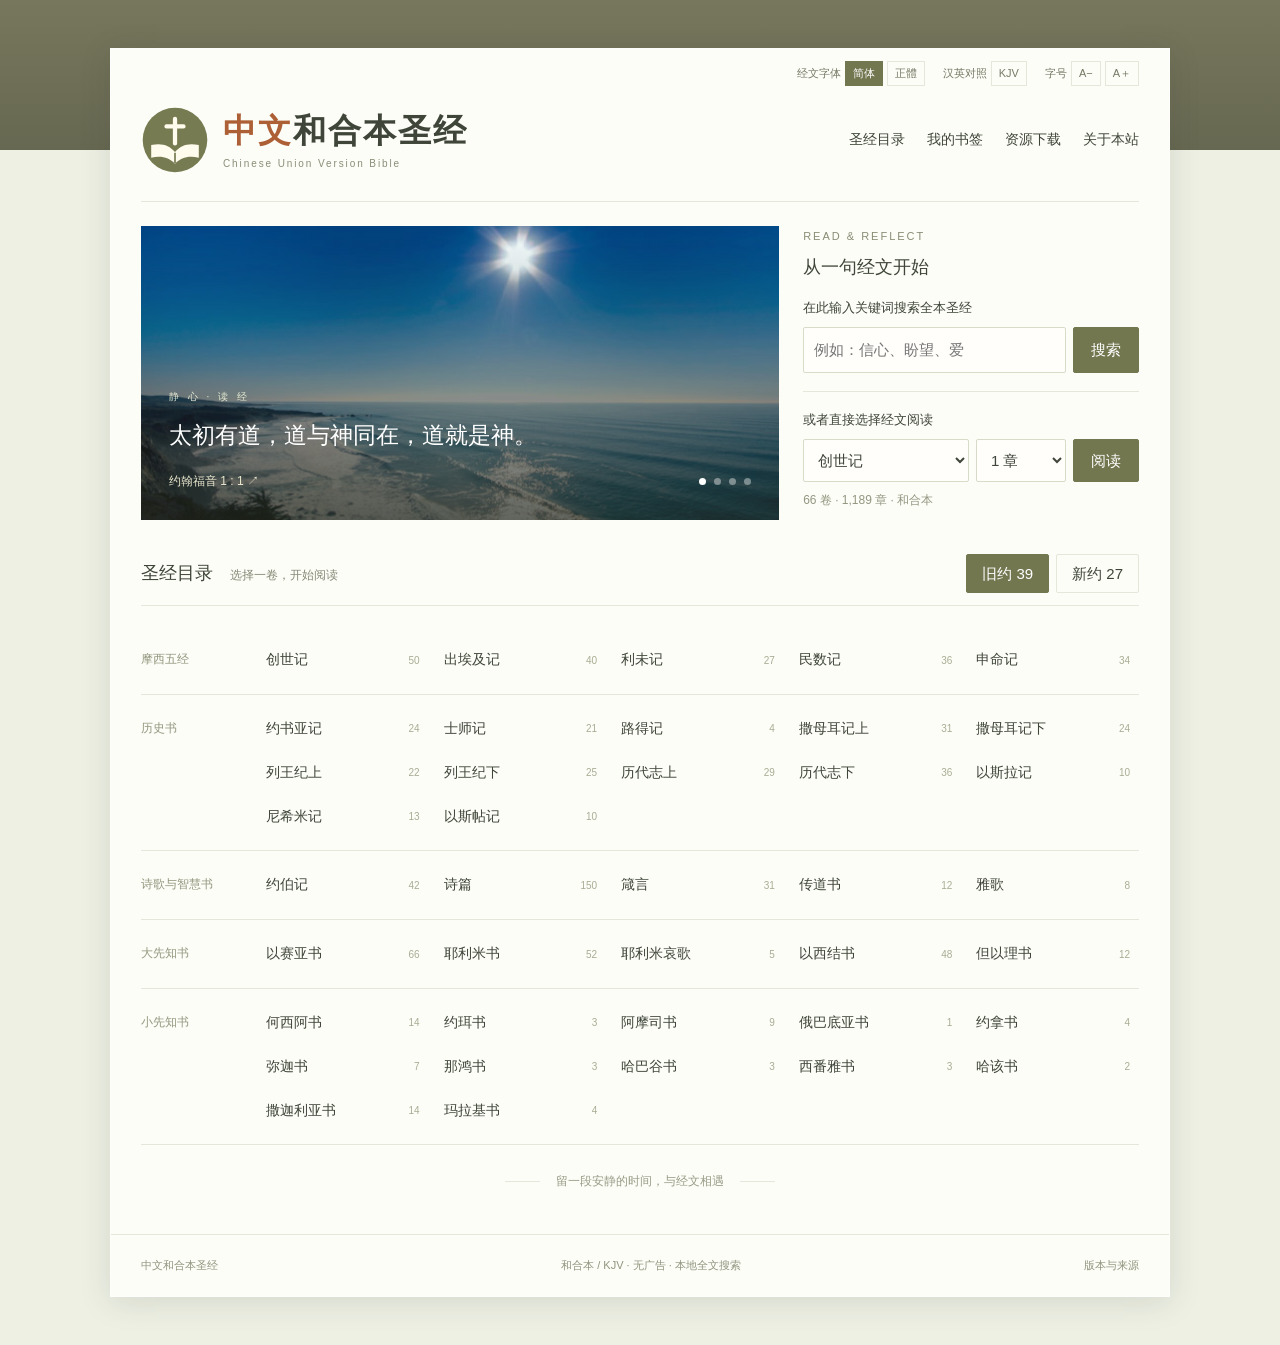
==== index.html @ 136a85a1 "Publish Chinese Union Version Bible without ads" ====
<!doctype html>
<html lang="zh-CN"><head><meta charset="utf-8"><meta name="viewport" content="width=device-width,initial-scale=1"><meta name="color-scheme" content="light"><title>中文和合本圣经</title><link rel="icon" href="assets/icon.svg"><link rel="stylesheet" href="style.css"><script defer src="data/bible.js"></script><script defer src="app.js"></script></head>
<body><div class="page"><header><div class="settings"><span>经文字体</span><button data-lang="s" aria-pressed="true">简体</button><button data-lang="t" aria-pressed="false">正體</button><span class="setting-label">汉英对照</span><button id="english" aria-pressed="false">KJV</button><span class="setting-label">字号</span><button id="smaller" aria-label="缩小经文字号">A−</button><button id="larger" aria-label="放大经文字号">A＋</button></div><div class="masthead"><a class="brand" href="#home"><img src="assets/icon.svg" width="68" height="68" alt=""><div><strong><em>中文</em>和合本圣经</strong><small>Chinese Union Version Bible</small></div></a><nav aria-label="主导航"><a href="#home">圣经目录</a><a href="#bookmarks">我的书签</a><a href="#downloads">资源下载</a><a href="#about">关于本站</a></nav></div></header>
<main id="main"><p class="loading">正在载入经文……</p></main>
<footer><span>中文和合本圣经</span><span>和合本 / KJV · 无广告 · 本地全文搜索</span><a href="#about">版本与来源</a></footer></div><div id="toast" role="status" aria-live="polite"></div><noscript>请启用 JavaScript 以使用经文目录与搜索。</noscript></body></html>
---- style.css ----
:root{--ink:#3f4539;--olive:#737750;--muted:#858976;--line:#e4e7d9;--paper:#fcfdf7;--soft:#f0f2e6;--verse-size:21px}*{box-sizing:border-box}body{margin:0;color:var(--ink);font:15px/1.7 -apple-system,BlinkMacSystemFont,"PingFang SC","Microsoft YaHei",sans-serif;background:linear-gradient(#77775d 0,#676851 150px,#edf0e3 150px,#edf0e3 100%);min-height:100vh}button,input,select{font:inherit}button,a,input,select{-webkit-tap-highlight-color:transparent}a{color:inherit;text-decoration:none}button{cursor:pointer;color:inherit}a:hover{color:#ac602e}button:focus-visible,a:focus-visible,input:focus-visible,select:focus-visible{outline:2px solid #a97735;outline-offset:3px}button:disabled{opacity:.4;cursor:default}.page{max-width:1060px;margin:48px auto;background:var(--paper);box-shadow:0 5px 30px #3332;border:1px solid #ffffff88}header{padding:12px 30px 0}.settings{display:flex;justify-content:flex-end;align-items:center;gap:4px;color:#767965;font-size:11px}.settings button{background:transparent;border:1px solid var(--line);padding:1px 7px;min-height:25px}.settings button[aria-pressed=true]{background:var(--olive);border-color:var(--olive);color:white}.setting-label{margin-left:14px}.masthead{display:flex;align-items:center;justify-content:space-between;padding:20px 0 27px;border-bottom:1px solid var(--line);gap:20px}.brand{display:flex;align-items:center;gap:14px}.brand strong{font:700 33px/1.4 "Songti SC","STSong",serif;letter-spacing:2px;white-space:nowrap}.brand em{font-style:normal;color:#ad5f36}.brand small{display:block;color:#8b8d77;letter-spacing:1.9px;font-size:10px}.masthead nav{display:flex;gap:22px;font-size:14px}main{padding:24px 30px 42px;min-height:520px}.hero-layout{display:grid;grid-template-columns:1.9fr 1fr;gap:24px}.hero{position:relative;background:#444b38 url('assets/banner.jpg') center/cover;min-height:275px;color:#fff;display:flex;flex-direction:column;justify-content:flex-end;padding:28px}.hero:before{content:"";position:absolute;inset:0;background:linear-gradient(transparent,#252b21b8)}.hero>*{position:relative}.eyebrow{font-size:10px;letter-spacing:3px;color:#e4e9d2}.hero blockquote{font:23px/1.85 "Songti SC",serif;margin:10px 0 14px;max-width:490px}.hero-bottom{display:flex;justify-content:space-between;align-items:center;font-size:12px;color:#e8e6cd}.dots{display:flex;gap:8px}.dots button{border:0;width:7px;height:7px;border-radius:50%;background:#fff6;padding:0}.dots button.active{background:#fff}.search-panel{padding:1px 0}.section-kicker{font-size:11px;letter-spacing:2px;color:#898d75;margin:0 0 6px}h1,h2,h3,p{margin-top:0}h1{font:27px/1.5 "Songti SC",serif}h2{font-size:18px;font-weight:500}h3{font-size:16px}label{display:block;font-size:13px;margin-bottom:8px}.input-row{display:flex;gap:7px}input,select{width:100%;min-width:0;border:1px solid #d7dcc8;border-radius:2px;background:#fffefb;padding:9px 10px;color:var(--ink)}.primary{background:var(--olive);color:#fff;border:1px solid var(--olive);padding:8px 17px;white-space:nowrap;border-radius:2px}.primary:hover{background:#5d633f}.quick-read{border-top:1px solid var(--line);padding-top:17px;margin-top:18px}.quick-read .input-row{margin-bottom:8px}#chapter-select{max-width:90px}.hint{font-size:12px;color:#949681;margin:8px 0}.resume{display:block;font-size:12px;color:#8d6538;margin-top:10px}.catalog{margin-top:34px}.section-head{display:flex;align-items:center;justify-content:space-between;border-bottom:1px solid var(--line);margin-bottom:20px;padding-bottom:12px}.section-head h2{margin:0}.section-head small{font-size:12px;color:var(--muted)}.testaments{display:flex;gap:7px}.testaments button,.outline{border:1px solid var(--line);background:transparent;padding:6px 15px;border-radius:2px}.testaments button[aria-pressed=true]{background:var(--olive);border-color:var(--olive);color:white}.book-group{display:grid;grid-template-columns:100px 1fr;border-bottom:1px solid var(--line);padding:15px 0;gap:16px}.group-label{font-size:12px;color:#93967e;padding-top:8px}.book-grid{display:grid;grid-template-columns:repeat(5,1fr);gap:6px}.book-link{display:flex;align-items:center;justify-content:space-between;padding:7px 9px;font-size:14px;border-radius:2px}.book-link:hover{background:#e9eddb}.book-link small{font-size:10px;color:#a8ad94}.quiet-note{display:flex;align-items:center;justify-content:center;gap:16px;margin-top:26px;color:#989c86;font-size:12px}.quiet-note:before,.quiet-note:after{content:"";height:1px;width:35px;background:var(--line)}footer{display:flex;justify-content:space-between;gap:14px;flex-wrap:wrap;border-top:1px solid var(--line);padding:21px 30px;font-size:11px;color:#90947d}.breadcrumb{font-size:12px;color:var(--muted);margin-bottom:18px}.reader-head{display:flex;align-items:center;justify-content:space-between;gap:12px;flex-wrap:wrap;background:var(--soft);padding:17px 20px}.reader-head h1{margin:0}.reader-actions{display:flex;gap:8px}.chapter-list{display:flex;flex-wrap:wrap;gap:5px;padding:17px 0;border-bottom:1px solid var(--line)}.chapter-list a{font-size:12px;width:32px;min-height:30px;display:grid;place-items:center;border:1px solid var(--line)}.chapter-list a[aria-current=page]{background:var(--olive);color:white}.reading{max-width:820px;margin:25px auto}.verse{display:grid;grid-template-columns:34px 1fr;gap:12px;padding:12px 8px;border-bottom:1px solid #eceee4;scroll-margin-top:20px}.verse:target{background:#f3edd7}.verse-number{font:12px/2.8 sans-serif;color:#989d81}.verse-text{font:var(--verse-size)/1.95 "Songti SC","STSong","Noto Serif CJK SC",serif;white-space:pre-wrap}.en{font:17px/1.7 Georgia,serif;color:#8c8d7a;margin-top:9px}.pager{display:flex;justify-content:center;align-items:center;gap:18px;margin-top:26px}.search-controls{display:flex;gap:8px;margin-bottom:20px}.search-controls select{max-width:120px}.result{display:block;padding:19px 4px;border-bottom:1px solid var(--line)}.result strong{color:#967044;font-size:13px}.result p{margin:7px 0 0;font:19px/1.9 "Songti SC",serif}mark{background:#eae3b5;color:inherit}.prose{max-width:740px;margin:auto;line-height:2}.prose h1{margin-bottom:20px}.prose a{color:#967044;text-decoration:underline}.download-row{display:flex;justify-content:space-between;align-items:center;padding:20px 0;border-bottom:1px solid var(--line);gap:20px}.download-row h3,.download-row p{margin:0}.download-row p{color:var(--muted);font-size:13px}#toast{position:fixed;bottom:30px;left:50%;transform:translateX(-50%);background:#424831;color:#fff;padding:9px 20px;border-radius:3px;display:none;font-size:14px}.loading{padding:70px;text-align:center}.empty{text-align:center;padding:65px 20px;color:var(--muted)}
@media(max-width:850px){.page{margin:20px 14px}.masthead{align-items:flex-start;flex-direction:column}.masthead nav{align-self:flex-end}.brand strong{font-size:29px}.hero-layout{grid-template-columns:1.5fr 1fr}.hero{padding:22px}.hero blockquote{font-size:21px}.book-grid{grid-template-columns:repeat(4,1fr)}.book-group{grid-template-columns:80px 1fr}}
@media(max-width:580px){body{background:#edf0e3}.page{margin:0;border:0;box-shadow:none}header{padding:12px 18px 0}.settings{justify-content:flex-start;flex-wrap:wrap}.setting-label{margin-left:8px}.masthead{padding:22px 0 17px;gap:20px}.brand img{width:53px;height:53px}.brand strong{font-size:27px}.brand small{font-size:9px}.masthead nav{align-self:stretch;justify-content:space-between;gap:8px;font-size:13px}main{padding:18px}.hero-layout{grid-template-columns:1fr;gap:23px}.hero{min-height:230px}.hero blockquote{font-size:23px}.search-panel h2{display:none}.quick-read{margin-top:15px;padding-top:15px}.catalog{margin-top:25px}.book-group{grid-template-columns:1fr;gap:4px;padding:12px 0}.group-label{font-size:11px}.book-grid{grid-template-columns:repeat(3,1fr);gap:3px}.book-link{padding:8px 5px;font-size:13px}.section-head{gap:10px}.section-head small{display:none}.reader-head{padding:13px}.reader-head h1{font-size:23px}.reader-actions{flex-wrap:wrap}.verse{gap:5px;grid-template-columns:25px 1fr;padding:11px 0}.search-controls{flex-wrap:wrap}.search-controls input{flex-basis:100%}footer{padding:20px 18px;gap:6px;flex-direction:column}.testaments button{padding:6px 11px}}
@media print{body{background:white}.page{margin:0;box-shadow:none}.settings,nav,.reader-actions,.chapter-list,.pager,footer{display:none}.verse{break-inside:avoid}}
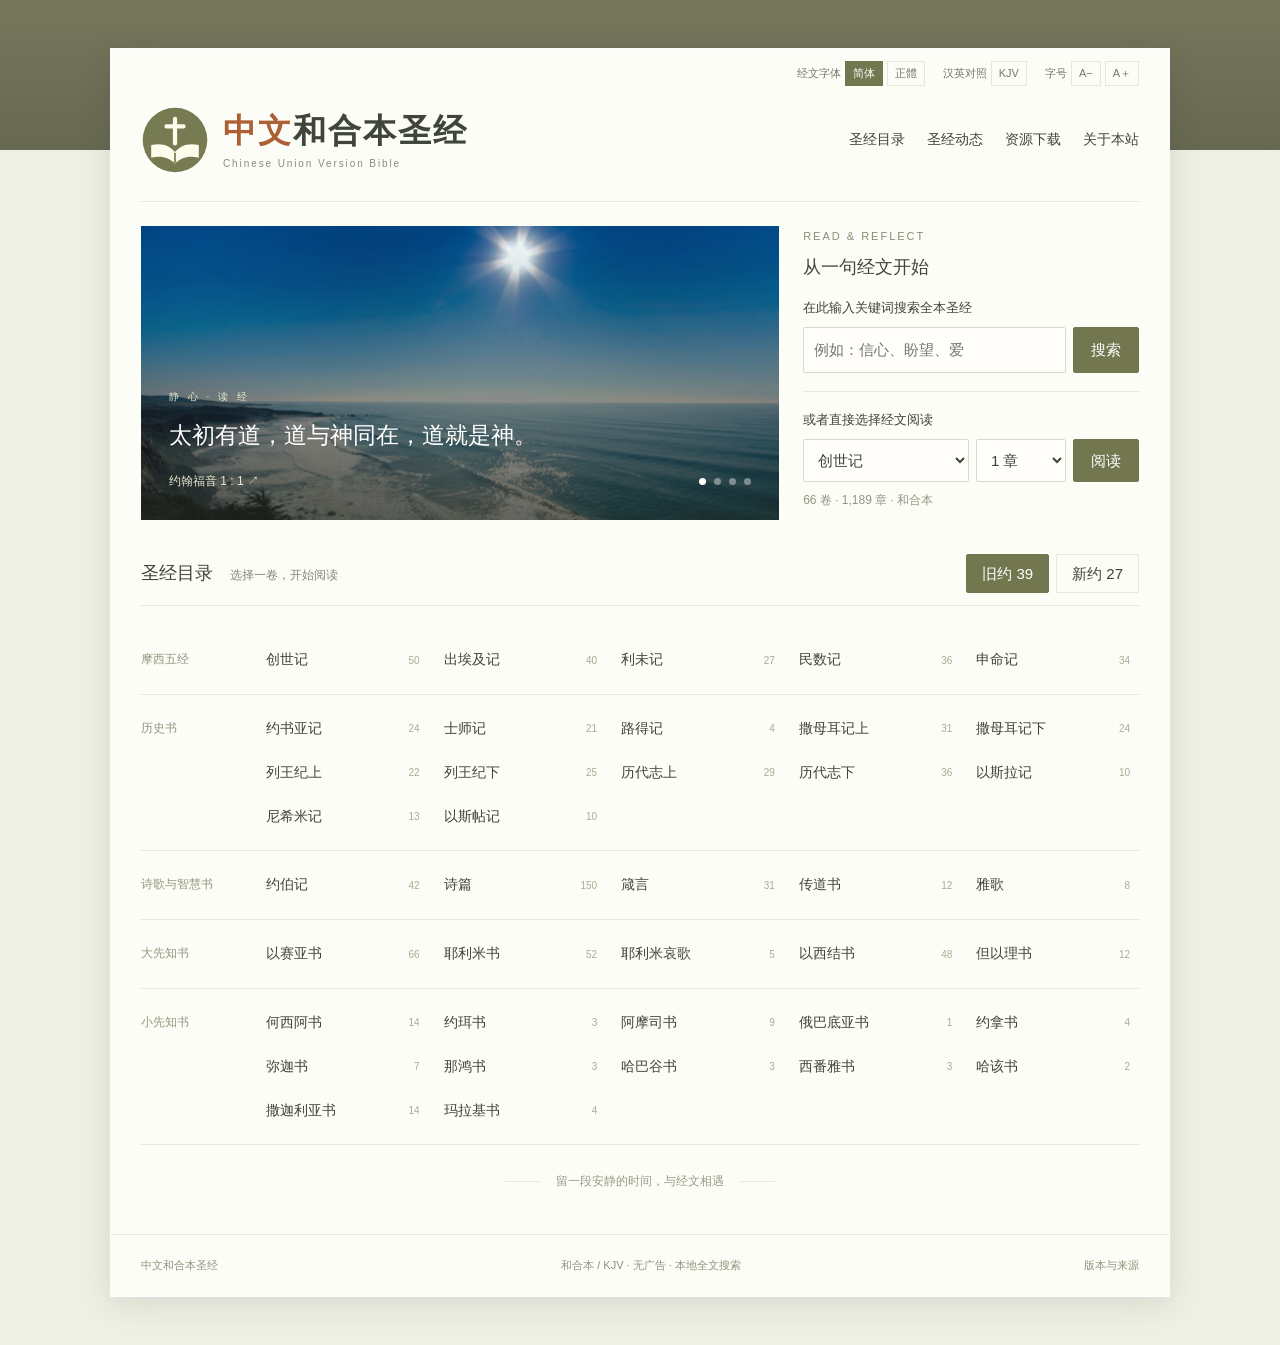
==== commit d671e465: "Add Bible news section with WeDevote LSB announcement" ====
--- a/index.html
+++ b/index.html
@@ -1,5 +1,5 @@
 <!doctype html>
-<html lang="zh-CN"><head><meta charset="utf-8"><meta name="viewport" content="width=device-width,initial-scale=1"><meta name="color-scheme" content="light"><title>中文和合本圣经</title><link rel="icon" href="assets/icon.svg"><link rel="stylesheet" href="style.css"><script defer src="data/bible.js"></script><script defer src="app.js"></script></head>
-<body><div class="page"><header><div class="settings"><span>经文字体</span><button data-lang="s" aria-pressed="true">简体</button><button data-lang="t" aria-pressed="false">正體</button><span class="setting-label">汉英对照</span><button id="english" aria-pressed="false">KJV</button><span class="setting-label">字号</span><button id="smaller" aria-label="缩小经文字号">A−</button><button id="larger" aria-label="放大经文字号">A＋</button></div><div class="masthead"><a class="brand" href="#home"><img src="assets/icon.svg" width="68" height="68" alt=""><div><strong><em>中文</em>和合本圣经</strong><small>Chinese Union Version Bible</small></div></a><nav aria-label="主导航"><a href="#home">圣经目录</a><a href="#bookmarks">我的书签</a><a href="#downloads">资源下载</a><a href="#about">关于本站</a></nav></div></header>
+<html lang="zh-CN"><head><meta charset="utf-8"><meta name="viewport" content="width=device-width,initial-scale=1"><meta name="color-scheme" content="light"><title>中文和合本圣经</title><link rel="icon" href="assets/icon.svg"><link rel="stylesheet" href="style.css?v=20260923-news"><script defer src="data/bible.js"></script><script defer src="app.js?v=20260923-news"></script></head>
+<body><div class="page"><header><div class="settings"><span>经文字体</span><button data-lang="s" aria-pressed="true">简体</button><button data-lang="t" aria-pressed="false">正體</button><span class="setting-label">汉英对照</span><button id="english" aria-pressed="false">KJV</button><span class="setting-label">字号</span><button id="smaller" aria-label="缩小经文字号">A−</button><button id="larger" aria-label="放大经文字号">A＋</button></div><div class="masthead"><a class="brand" href="#home"><img src="assets/icon.svg" width="68" height="68" alt=""><div><strong><em>中文</em>和合本圣经</strong><small>Chinese Union Version Bible</small></div></a><nav aria-label="主导航"><a href="#home">圣经目录</a><a href="#news">圣经动态</a><a href="#downloads">资源下载</a><a href="#about">关于本站</a></nav></div></header>
 <main id="main"><p class="loading">正在载入经文……</p></main>
 <footer><span>中文和合本圣经</span><span>和合本 / KJV · 无广告 · 本地全文搜索</span><a href="#about">版本与来源</a></footer></div><div id="toast" role="status" aria-live="polite"></div><noscript>请启用 JavaScript 以使用经文目录与搜索。</noscript></body></html>
--- a/style.css
+++ b/style.css
@@ -2,3 +2,8 @@
 @media(max-width:850px){.page{margin:20px 14px}.masthead{align-items:flex-start;flex-direction:column}.masthead nav{align-self:flex-end}.brand strong{font-size:29px}.hero-layout{grid-template-columns:1.5fr 1fr}.hero{padding:22px}.hero blockquote{font-size:21px}.book-grid{grid-template-columns:repeat(4,1fr)}.book-group{grid-template-columns:80px 1fr}}
 @media(max-width:580px){body{background:#edf0e3}.page{margin:0;border:0;box-shadow:none}header{padding:12px 18px 0}.settings{justify-content:flex-start;flex-wrap:wrap}.setting-label{margin-left:8px}.masthead{padding:22px 0 17px;gap:20px}.brand img{width:53px;height:53px}.brand strong{font-size:27px}.brand small{font-size:9px}.masthead nav{align-self:stretch;justify-content:space-between;gap:8px;font-size:13px}main{padding:18px}.hero-layout{grid-template-columns:1fr;gap:23px}.hero{min-height:230px}.hero blockquote{font-size:23px}.search-panel h2{display:none}.quick-read{margin-top:15px;padding-top:15px}.catalog{margin-top:25px}.book-group{grid-template-columns:1fr;gap:4px;padding:12px 0}.group-label{font-size:11px}.book-grid{grid-template-columns:repeat(3,1fr);gap:3px}.book-link{padding:8px 5px;font-size:13px}.section-head{gap:10px}.section-head small{display:none}.reader-head{padding:13px}.reader-head h1{font-size:23px}.reader-actions{flex-wrap:wrap}.verse{gap:5px;grid-template-columns:25px 1fr;padding:11px 0}.search-controls{flex-wrap:wrap}.search-controls input{flex-basis:100%}footer{padding:20px 18px;gap:6px;flex-direction:column}.testaments button{padding:6px 11px}}
 @media print{body{background:white}.page{margin:0;box-shadow:none}.settings,nav,.reader-actions,.chapter-list,.pager,footer{display:none}.verse{break-inside:avoid}}
+
+.pdf-heading{margin-top:32px}.pdf-actions{display:flex;gap:8px;flex-shrink:0}.prose .pdf-actions a{text-decoration:none;white-space:nowrap;font-size:13px}@media(max-width:580px){.pdf-row{align-items:flex-start;flex-direction:column;gap:12px}}
+
+.news-entry{border-top:1px solid var(--line);padding-top:25px}.news-entry h2{font:27px/1.6 "Songti SC","STSong",serif;margin-bottom:12px}.news-meta{display:flex;flex-wrap:wrap;gap:5px 18px;font-size:12px;line-height:1.9;color:#767c67;padding-bottom:22px;border-bottom:1px solid var(--line);margin-bottom:25px}.news-body{font-size:17px;line-height:2;overflow-wrap:anywhere}.news-body p{margin-bottom:22px}.news-howto{padding:16px 20px;background:var(--soft);border-left:3px solid var(--olive);font-size:15px}.news-figure{margin:32px auto 0;max-width:660px}.news-figure img{display:block;width:100%;height:auto;border:1px solid var(--line);border-radius:3px}.news-figure figcaption{font-size:12px;color:#767c67;text-align:center;margin-top:8px}.reader-actions a{font-size:inherit}
+@media(max-width:580px){.news-entry{padding-top:20px}.news-entry h2{font-size:24px}.news-body{font-size:16px;line-height:1.95}.news-meta{gap:6px 14px;padding-bottom:18px;margin-bottom:21px}.news-howto{padding:14px 16px}.news-figure{margin-top:25px}.reader-actions{gap:6px}.reader-actions .outline{padding:6px 10px}}
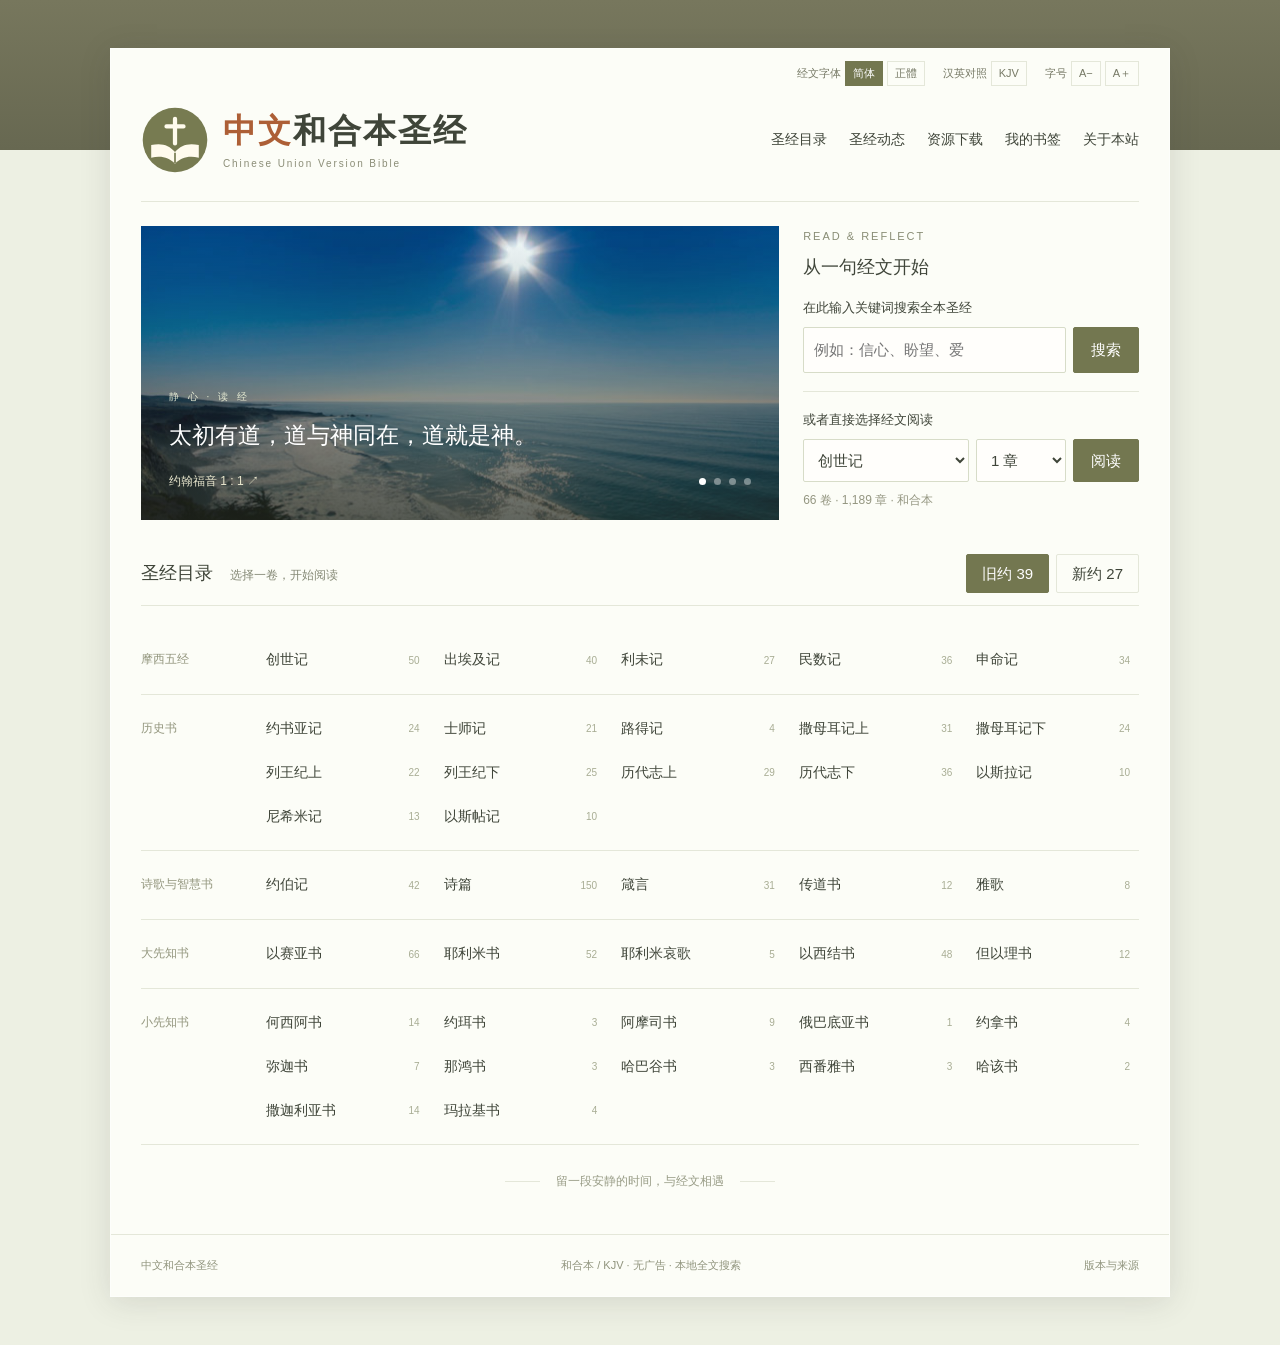
==== commit 89eb28b6: "Restore bookmarks in the main navigation before About" ====
--- a/index.html
+++ b/index.html
@@ -1,5 +1,5 @@
 <!doctype html>
-<html lang="zh-CN"><head><meta charset="utf-8"><meta name="viewport" content="width=device-width,initial-scale=1"><meta name="color-scheme" content="light"><title>中文和合本圣经</title><link rel="icon" href="assets/icon.svg"><link rel="stylesheet" href="style.css?v=20260923-news"><script defer src="data/bible.js"></script><script defer src="app.js?v=20260923-news"></script></head>
-<body><div class="page"><header><div class="settings"><span>经文字体</span><button data-lang="s" aria-pressed="true">简体</button><button data-lang="t" aria-pressed="false">正體</button><span class="setting-label">汉英对照</span><button id="english" aria-pressed="false">KJV</button><span class="setting-label">字号</span><button id="smaller" aria-label="缩小经文字号">A−</button><button id="larger" aria-label="放大经文字号">A＋</button></div><div class="masthead"><a class="brand" href="#home"><img src="assets/icon.svg" width="68" height="68" alt=""><div><strong><em>中文</em>和合本圣经</strong><small>Chinese Union Version Bible</small></div></a><nav aria-label="主导航"><a href="#home">圣经目录</a><a href="#news">圣经动态</a><a href="#downloads">资源下载</a><a href="#about">关于本站</a></nav></div></header>
+<html lang="zh-CN"><head><meta charset="utf-8"><meta name="viewport" content="width=device-width,initial-scale=1"><meta name="color-scheme" content="light"><title>中文和合本圣经</title><link rel="icon" href="assets/icon.svg"><link rel="stylesheet" href="style.css?v=20260923-nav"><script defer src="data/bible.js"></script><script defer src="app.js?v=20260923-nav"></script></head>
+<body><div class="page"><header><div class="settings"><span>经文字体</span><button data-lang="s" aria-pressed="true">简体</button><button data-lang="t" aria-pressed="false">正體</button><span class="setting-label">汉英对照</span><button id="english" aria-pressed="false">KJV</button><span class="setting-label">字号</span><button id="smaller" aria-label="缩小经文字号">A−</button><button id="larger" aria-label="放大经文字号">A＋</button></div><div class="masthead"><a class="brand" href="#home"><img src="assets/icon.svg" width="68" height="68" alt=""><div><strong><em>中文</em>和合本圣经</strong><small>Chinese Union Version Bible</small></div></a><nav aria-label="主导航"><a href="#home">圣经目录</a><a href="#news">圣经动态</a><a href="#downloads">资源下载</a><a href="#bookmarks">我的书签</a><a href="#about">关于本站</a></nav></div></header>
 <main id="main"><p class="loading">正在载入经文……</p></main>
 <footer><span>中文和合本圣经</span><span>和合本 / KJV · 无广告 · 本地全文搜索</span><a href="#about">版本与来源</a></footer></div><div id="toast" role="status" aria-live="polite"></div><noscript>请启用 JavaScript 以使用经文目录与搜索。</noscript></body></html>
--- a/style.css
+++ b/style.css
@@ -7,3 +7,5 @@
 
 .news-entry{border-top:1px solid var(--line);padding-top:25px}.news-entry h2{font:27px/1.6 "Songti SC","STSong",serif;margin-bottom:12px}.news-meta{display:flex;flex-wrap:wrap;gap:5px 18px;font-size:12px;line-height:1.9;color:#767c67;padding-bottom:22px;border-bottom:1px solid var(--line);margin-bottom:25px}.news-body{font-size:17px;line-height:2;overflow-wrap:anywhere}.news-body p{margin-bottom:22px}.news-howto{padding:16px 20px;background:var(--soft);border-left:3px solid var(--olive);font-size:15px}.news-figure{margin:32px auto 0;max-width:660px}.news-figure img{display:block;width:100%;height:auto;border:1px solid var(--line);border-radius:3px}.news-figure figcaption{font-size:12px;color:#767c67;text-align:center;margin-top:8px}.reader-actions a{font-size:inherit}
 @media(max-width:580px){.news-entry{padding-top:20px}.news-entry h2{font-size:24px}.news-body{font-size:16px;line-height:1.95}.news-meta{gap:6px 14px;padding-bottom:18px;margin-bottom:21px}.news-howto{padding:14px 16px}.news-figure{margin-top:25px}.reader-actions{gap:6px}.reader-actions .outline{padding:6px 10px}}
+
+.masthead nav{flex-wrap:wrap}.masthead nav a{white-space:nowrap}
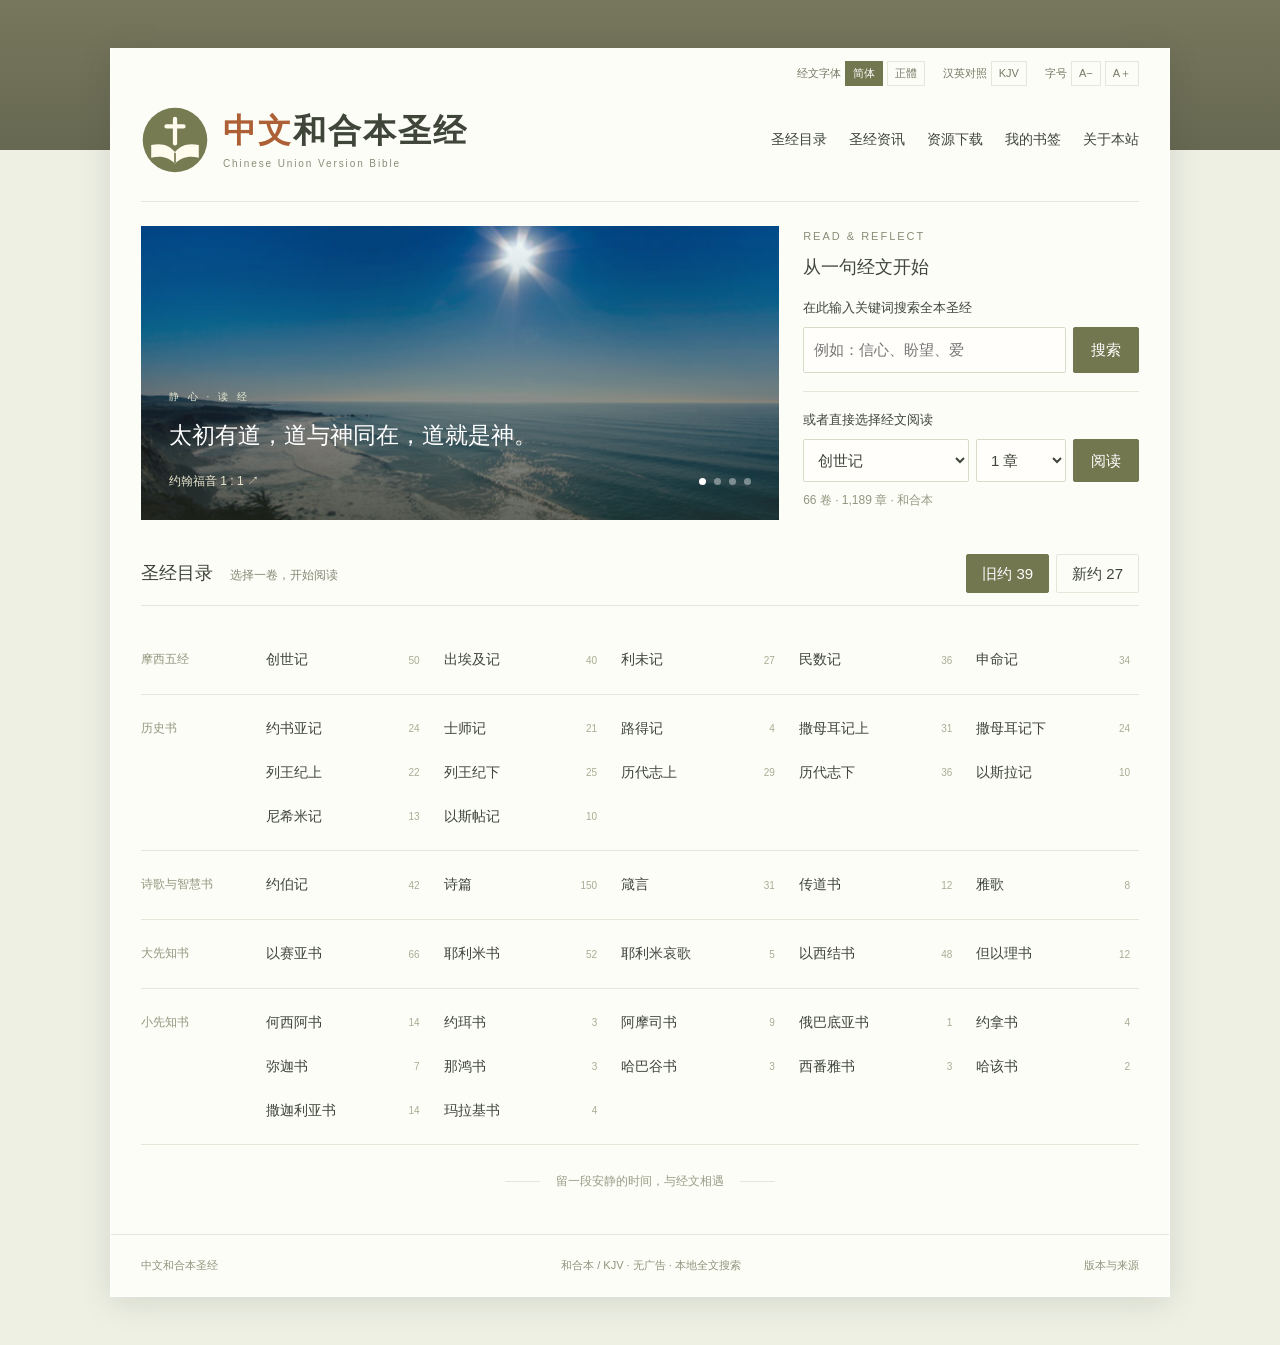
==== commit 87461ea6: "Rename Bible news section to 圣经资讯" ====
--- a/index.html
+++ b/index.html
@@ -1,5 +1,5 @@
 <!doctype html>
-<html lang="zh-CN"><head><meta charset="utf-8"><meta name="viewport" content="width=device-width,initial-scale=1"><meta name="color-scheme" content="light"><title>中文和合本圣经</title><link rel="icon" href="assets/icon.svg"><link rel="stylesheet" href="style.css?v=20260923-nav"><script defer src="data/bible.js"></script><script defer src="app.js?v=20260923-nav"></script></head>
-<body><div class="page"><header><div class="settings"><span>经文字体</span><button data-lang="s" aria-pressed="true">简体</button><button data-lang="t" aria-pressed="false">正體</button><span class="setting-label">汉英对照</span><button id="english" aria-pressed="false">KJV</button><span class="setting-label">字号</span><button id="smaller" aria-label="缩小经文字号">A−</button><button id="larger" aria-label="放大经文字号">A＋</button></div><div class="masthead"><a class="brand" href="#home"><img src="assets/icon.svg" width="68" height="68" alt=""><div><strong><em>中文</em>和合本圣经</strong><small>Chinese Union Version Bible</small></div></a><nav aria-label="主导航"><a href="#home">圣经目录</a><a href="#news">圣经动态</a><a href="#downloads">资源下载</a><a href="#bookmarks">我的书签</a><a href="#about">关于本站</a></nav></div></header>
+<html lang="zh-CN"><head><meta charset="utf-8"><meta name="viewport" content="width=device-width,initial-scale=1"><meta name="color-scheme" content="light"><title>中文和合本圣经</title><link rel="icon" href="assets/icon.svg"><link rel="stylesheet" href="style.css?v=20260923-nav"><script defer src="data/bible.js"></script><script defer src="app.js?v=20260923-info"></script></head>
+<body><div class="page"><header><div class="settings"><span>经文字体</span><button data-lang="s" aria-pressed="true">简体</button><button data-lang="t" aria-pressed="false">正體</button><span class="setting-label">汉英对照</span><button id="english" aria-pressed="false">KJV</button><span class="setting-label">字号</span><button id="smaller" aria-label="缩小经文字号">A−</button><button id="larger" aria-label="放大经文字号">A＋</button></div><div class="masthead"><a class="brand" href="#home"><img src="assets/icon.svg" width="68" height="68" alt=""><div><strong><em>中文</em>和合本圣经</strong><small>Chinese Union Version Bible</small></div></a><nav aria-label="主导航"><a href="#home">圣经目录</a><a href="#news">圣经资讯</a><a href="#downloads">资源下载</a><a href="#bookmarks">我的书签</a><a href="#about">关于本站</a></nav></div></header>
 <main id="main"><p class="loading">正在载入经文……</p></main>
 <footer><span>中文和合本圣经</span><span>和合本 / KJV · 无广告 · 本地全文搜索</span><a href="#about">版本与来源</a></footer></div><div id="toast" role="status" aria-live="polite"></div><noscript>请启用 JavaScript 以使用经文目录与搜索。</noscript></body></html>
